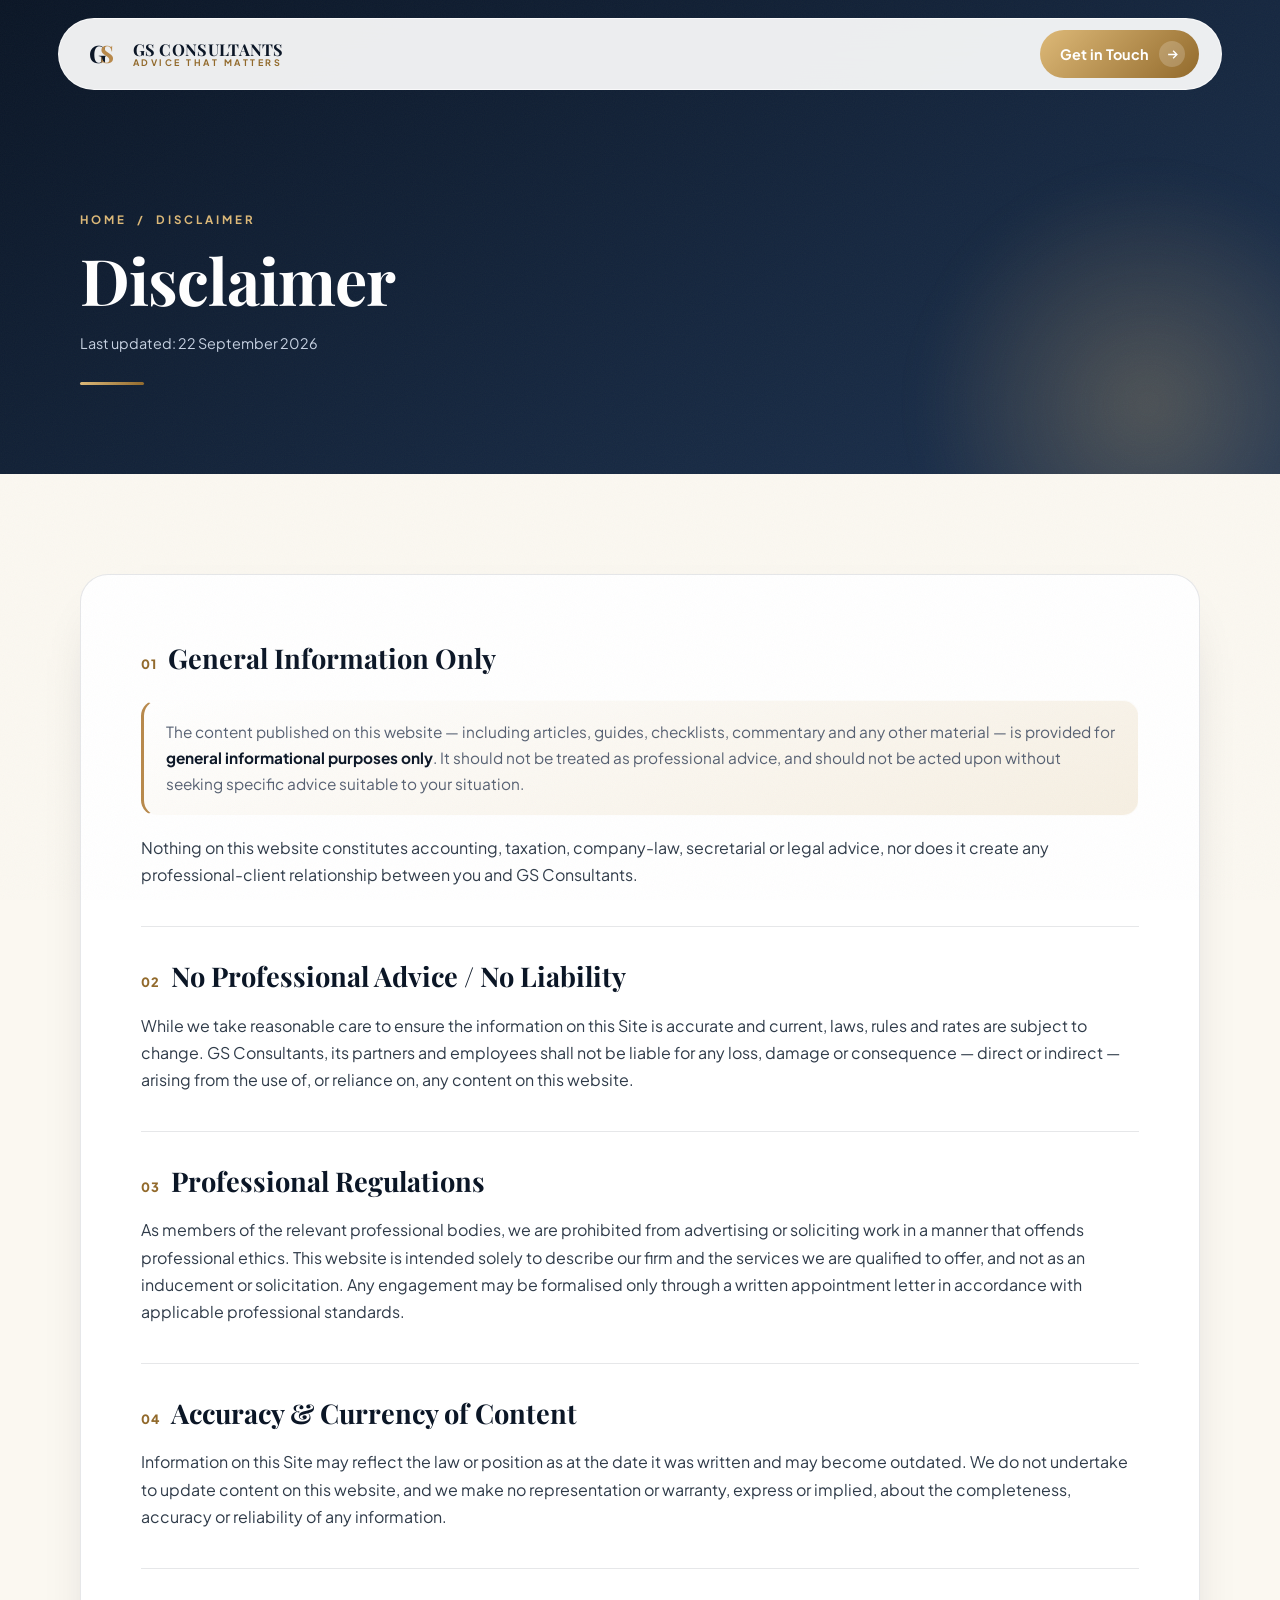
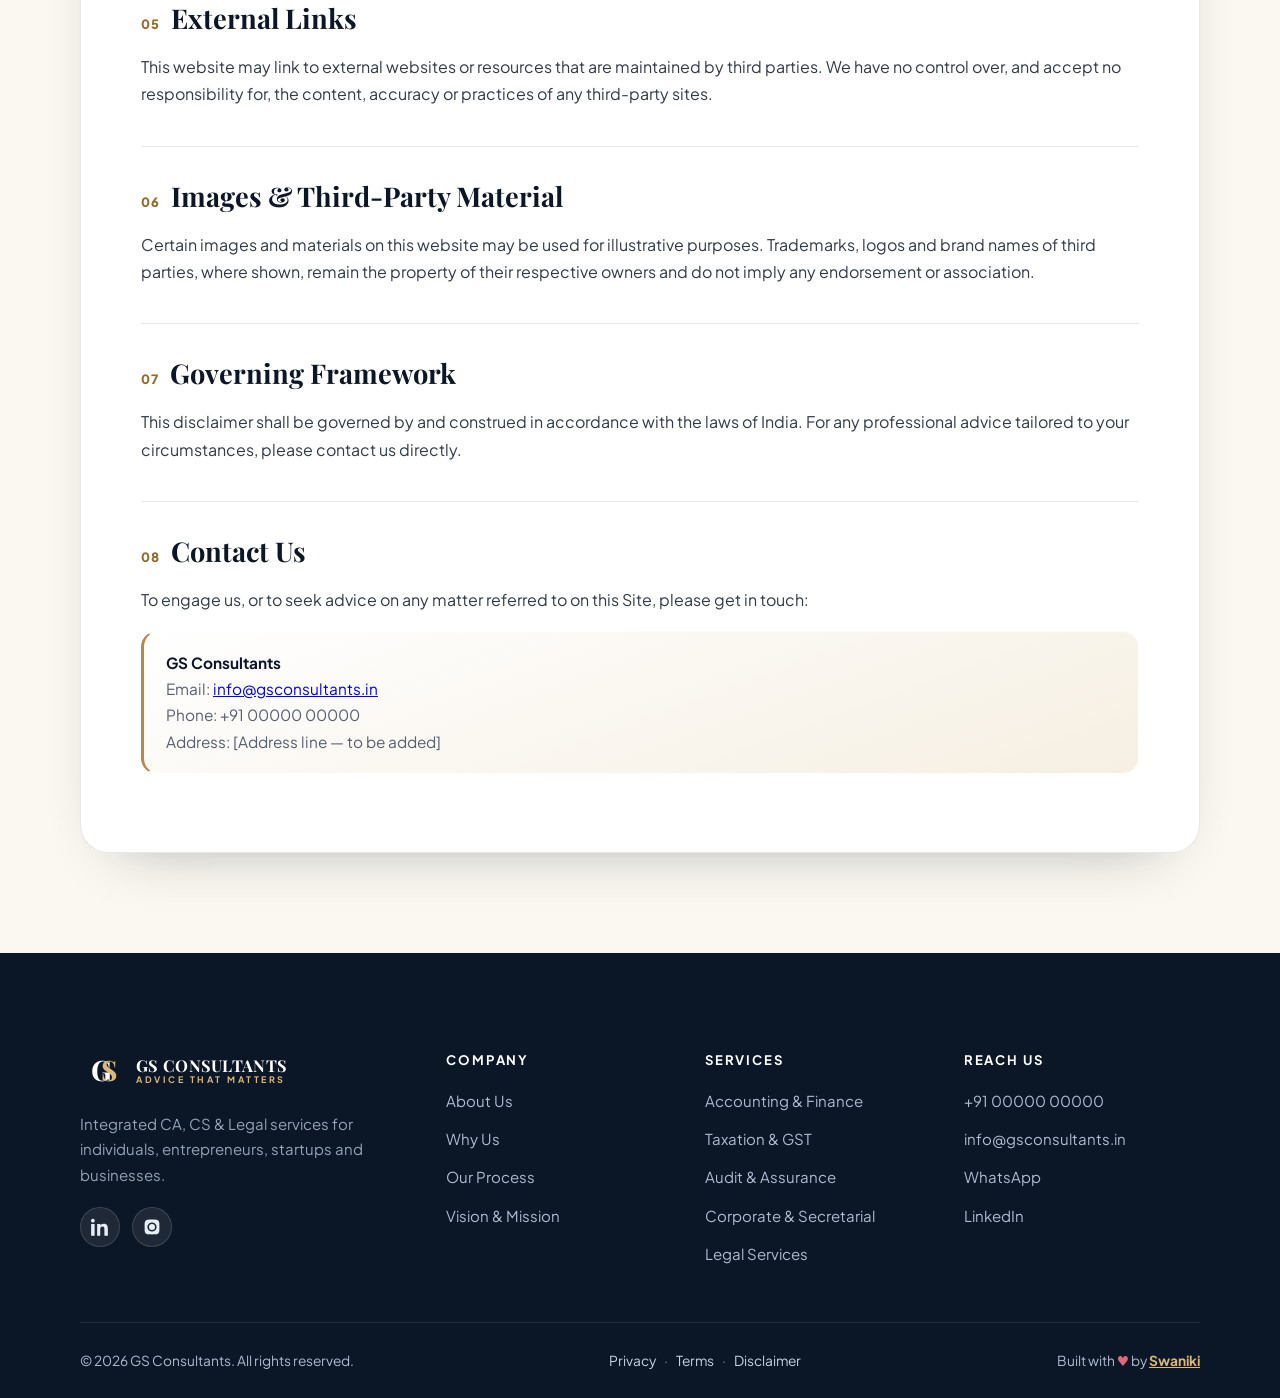
==== disclaimer.html @ 35da53ba "Add files via upload" ====
<!DOCTYPE html>
<html lang="en">
<head>
<meta charset="UTF-8" />
<meta name="viewport" content="width=device-width, initial-scale=1.0" />
<title>Disclaimer — GS Consultants</title>
<meta name="description" content="Disclaimer for the GS Consultants website — the content is for general information only and does not constitute professional advice." />
<meta name="robots" content="index, follow" />
<meta name="theme-color" content="#0B1626" />
<link rel="canonical" href="https://gsconsultants.in/disclaimer.html" />
<link rel="icon" href="data:image/svg+xml,%3Csvg xmlns='http://www.w3.org/2000/svg' viewBox='0 0 100 100'%3E%3Crect width='100' height='100' rx='22' fill='%230B1626'/%3E%3Ctext x='50' y='71' text-anchor='middle' font-family='Georgia,serif' font-size='52' font-weight='700' fill='%23DDB978'%3EGS%3C/text%3E%3C/svg%3E" />
<link rel="preconnect" href="https://fonts.googleapis.com" />
<link rel="preconnect" href="https://fonts.gstatic.com" crossorigin />
<link href="https://fonts.googleapis.com/css2?family=Playfair+Display:ital,wght@0,500;0,600;0,700;0,800;1,500;1,600&family=Plus+Jakarta+Sans:wght@400;500;600;700;800&display=swap" rel="stylesheet" />
<link rel="stylesheet" href="legal.css" />
</head>
<body>

<div class="nav-shell">
  <header class="navbar" id="navbar">
    <a href="index.html" class="brand">
      <svg class="mono" viewBox="0 0 100 100" aria-hidden="true"><text x="21" y="72" font-family="Playfair Display,serif" font-size="60" font-weight="700" fill="#0B1626">G</text><text x="47" y="72" font-family="Playfair Display,serif" font-size="60" font-weight="700" fill="#B8894B">S</text></svg>
      <span class="bt"><strong>GS CONSULTANTS</strong><span>Advice That Matters</span></span>
    </a>
    <a href="index.html#contact" class="nav-cta">Get in Touch <span class="arw"><svg viewBox="0 0 24 24"><path d="M5 12h14M13 6l6 6-6 6"/></svg></span></a>
  </header>
</div>

<section class="lhead">
  <div class="wrap">
    <div class="crumb"><a href="index.html">Home</a> &nbsp;/&nbsp; Disclaimer</div>
    <h1>Disclaimer</h1>
    <p class="updated">Last updated: 22 September 2026</p>
    <div class="rule"></div>
  </div>
</section>

<section class="legal">
  <div class="wrap">
    <div class="doc">

      <section>
        <h2><span class="n">01</span> General Information Only</h2>
        <div class="callout">The content published on this website — including articles, guides, checklists, commentary and any other material — is provided for <strong>general informational purposes only</strong>. It should not be treated as professional advice, and should not be acted upon without seeking specific advice suitable to your situation.</div>
        <p>Nothing on this website constitutes accounting, taxation, company-law, secretarial or legal advice, nor does it create any professional-client relationship between you and GS Consultants.</p>
      </section>

      <section>
        <h2><span class="n">02</span> No Professional Advice / No Liability</h2>
        <p>While we take reasonable care to ensure the information on this Site is accurate and current, laws, rules and rates are subject to change. GS Consultants, its partners and employees shall not be liable for any loss, damage or consequence — direct or indirect — arising from the use of, or reliance on, any content on this website.</p>
      </section>

      <section>
        <h2><span class="n">03</span> Professional Regulations</h2>
        <p>As members of the relevant professional bodies, we are prohibited from advertising or soliciting work in a manner that offends professional ethics. This website is intended solely to describe our firm and the services we are qualified to offer, and not as an inducement or solicitation. Any engagement may be formalised only through a written appointment letter in accordance with applicable professional standards.</p>
      </section>

      <section>
        <h2><span class="n">04</span> Accuracy &amp; Currency of Content</h2>
        <p>Information on this Site may reflect the law or position as at the date it was written and may become outdated. We do not undertake to update content on this website, and we make no representation or warranty, express or implied, about the completeness, accuracy or reliability of any information.</p>
      </section>

      <section>
        <h2><span class="n">05</span> External Links</h2>
        <p>This website may link to external websites or resources that are maintained by third parties. We have no control over, and accept no responsibility for, the content, accuracy or practices of any third-party sites.</p>
      </section>

      <section>
        <h2><span class="n">06</span> Images &amp; Third-Party Material</h2>
        <p>Certain images and materials on this website may be used for illustrative purposes. Trademarks, logos and brand names of third parties, where shown, remain the property of their respective owners and do not imply any endorsement or association.</p>
      </section>

      <section>
        <h2><span class="n">07</span> Governing Framework</h2>
        <p>This disclaimer shall be governed by and construed in accordance with the laws of India. For any professional advice tailored to your circumstances, please contact us directly.</p>
      </section>

      <section>
        <h2><span class="n">08</span> Contact Us</h2>
        <p>To engage us, or to seek advice on any matter referred to on this Site, please get in touch:</p>
        <div class="callout">
          <strong>GS Consultants</strong><br />
          Email: <a href="mailto:info@gsconsultants.in">info@gsconsultants.in</a><br />
          Phone: +91 00000 00000<br />
          Address: [Address line — to be added]
        </div>
      </section>

    </div>
  </div>
</section>

<footer>
  <div class="wrap">
    <div class="foot-grid">
      <div>
        <a href="index.html" class="brand"><svg class="fmono" viewBox="0 0 100 100" aria-hidden="true"><text x="24" y="72" font-family="Playfair Display,serif" font-size="64" font-weight="700" fill="#fff">G</text><text x="48" y="72" font-family="Playfair Display,serif" font-size="64" font-weight="700" fill="#DDB978">S</text></svg><span class="bt"><strong>GS CONSULTANTS</strong><span>Advice That Matters</span></span></a>
        <p class="fabout">Integrated CA, CS &amp; Legal services for individuals, entrepreneurs, startups and businesses.</p>
        <div class="socials">
          <a href="https://www.linkedin.com/company/gsconsultantsglobal/" aria-label="LinkedIn"><svg viewBox="0 0 24 24"><path d="M4.98 3.5C4.98 4.88 3.87 6 2.5 6S0 4.88 0 3.5 1.12 1 2.5 1s2.48 1.12 2.48 2.5zM.2 8h4.6v15.5H.2zM8.2 8h4.4v2.1h.06c.61-1.1 2.1-2.3 4.33-2.3 4.63 0 5.48 3 5.48 6.9v8.8h-4.6v-7.8c0-1.86-.03-4.25-2.6-4.25-2.6 0-3 2.02-3 4.11v7.94H8.2z"/></svg></a>
          <a href="#" aria-label="Instagram"><svg viewBox="0 0 24 24"><path d="M12 2.16c3.2 0 3.58.01 4.85.07 1.17.05 1.8.25 2.23.41.56.22.96.48 1.38.9.42.42.68.82.9 1.38.16.42.36 1.06.41 2.23.06 1.27.07 1.65.07 4.85s-.01 3.58-.07 4.85c-.05 1.17-.25 1.8-.41 2.23-.22.56-.48.96-.9 1.38-.42.42-.82.68-1.38.9-.42.16-1.06.36-2.23.41-1.27.06-1.65.07-4.85.07s-3.58-.01-4.85-.07c-1.17-.05-1.8-.25-2.23-.41a3.7 3.7 0 01-1.38-.9 3.7 3.7 0 01-.9-1.38c-.16-.42-.36-1.06-.41-2.23C2.17 15.58 2.16 15.2 2.16 12s.01-3.58.07-4.85c.05-1.17.25-1.8.41-2.23.22-.56.48-.96.9-1.38.42-.42.82-.68 1.38-.9.42-.16 1.06-.36 2.23-.41C8.42 2.17 8.8 2.16 12 2.16zm0 3.68A6.16 6.16 0 1018.16 12 6.16 6.16 0 0012 5.84zm0 10.16A4 4 0 1116 12a4 4 0 01-4 4zm6.4-10.4a1.44 1.44 0 11-1.44-1.44 1.44 1.44 0 011.44 1.44z"/></svg></a>
        </div>
      </div>
      <div><h4>Company</h4><ul><li><a href="index.html#about">About Us</a></li><li><a href="index.html#why">Why Us</a></li><li><a href="index.html#process">Our Process</a></li><li><a href="index.html#vision">Vision &amp; Mission</a></li></ul></div>
      <div><h4>Services</h4><ul><li><a href="index.html#services">Accounting &amp; Finance</a></li><li><a href="index.html#services">Taxation &amp; GST</a></li><li><a href="index.html#services">Audit &amp; Assurance</a></li><li><a href="index.html#services">Corporate &amp; Secretarial</a></li><li><a href="index.html#services">Legal Services</a></li></ul></div>
      <div><h4>Reach Us</h4><ul><li><a href="tel:+910000000000">+91 00000 00000</a></li><li><a href="mailto:info@gsconsultants.in">info@gsconsultants.in</a></li><li><a href="https://wa.me/910000000000">WhatsApp</a></li><li><a href="https://www.linkedin.com/company/gsconsultantsglobal/">LinkedIn</a></li></ul></div>
    </div>
    <div class="foot-bottom">
      <span>© 2026 GS Consultants. All rights reserved.</span>
      <span class="legal-links"><a href="privacy.html">Privacy</a> · <a href="terms.html">Terms</a> · <a href="disclaimer.html">Disclaimer</a></span>
      <span class="built">Built with <span class="heart">♥</span> by <a href="https://Swaniki.com" target="_blank" rel="noopener">Swaniki</a></span>
    </div>
  </div>
</footer>

<script>
(function(){var n=document.getElementById('navbar');var s=function(){n.classList.toggle('scrolled',window.scrollY>40)};s();window.addEventListener('scroll',s,{passive:true});})();
</script>
</body>
</html>
---- legal.css ----
/* GS Consultants — Legal pages (shared styles) */
*,*::before,*::after{box-sizing:border-box;margin:0;padding:0}
:root{
  --cream:#FBF8F1;--cream-2:#F3ECDD;--paper:#fff;
  --navy:#0B1626;--navy-2:#132339;--navy-3:#1d3250;
  --gold:#B8894B;--gold-lt:#DDB978;--gold-dk:#926A2C;
  --ink:#2f3b49;--muted:#566072;--line:rgba(11,22,38,.1);
  --serif:'Playfair Display',Georgia,serif;--sans:'Plus Jakarta Sans',system-ui,sans-serif;
  --ease:cubic-bezier(.32,.72,0,1);
  --shadow-soft:0 24px 60px -40px rgba(11,22,38,.45);
  --shadow-lift:0 40px 90px -50px rgba(11,22,38,.6);
}
html{scroll-behavior:smooth}
body{font-family:var(--sans);background:var(--cream);color:var(--ink);line-height:1.7;-webkit-font-smoothing:antialiased;overflow-x:hidden}
/* film grain */
body::after{content:"";position:fixed;inset:0;z-index:60;pointer-events:none;opacity:.035;background-image:url("data:image/svg+xml,%3Csvg xmlns='http://www.w3.org/2000/svg' width='120' height='120'%3E%3Cfilter id='n'%3E%3CfeTurbulence type='fractalNoise' baseFrequency='.9' numOctaves='2'/%3E%3C/filter%3E%3Crect width='100%25' height='100%25' filter='url(%23n)'/%3E%3C/svg%3E")}
.wrap{width:min(1120px,92%);margin:0 auto}

/* NAV */
.nav-shell{position:fixed;top:18px;left:0;right:0;z-index:100;display:flex;justify-content:center;padding:0 4.5%}
.navbar{display:flex;align-items:center;justify-content:space-between;gap:24px;width:min(1240px,100%);padding:11px 22px;border-radius:100px;background:rgba(255,255,255,.92);backdrop-filter:blur(20px);border:1px solid rgba(255,255,255,.7);box-shadow:var(--shadow-soft);transition:.5s var(--ease)}
.navbar.scrolled{background:rgba(255,255,255,.9);border-color:rgba(255,255,255,.7);box-shadow:var(--shadow-soft)}
.brand{display:flex;align-items:center;gap:12px;text-decoration:none}
.brand .mono{width:40px;height:40px;flex:none}
.brand .bt{display:flex;flex-direction:column;line-height:1.05}
.brand .bt strong{font-family:var(--serif);font-size:1.02rem;color:var(--navy);letter-spacing:.3px}
.brand .bt span{font-size:.56rem;letter-spacing:.28em;text-transform:uppercase;color:var(--gold-dk);font-weight:700}
.nav-cta{display:inline-flex;align-items:center;gap:10px;text-decoration:none;font-weight:700;font-size:.9rem;color:#fff;background:linear-gradient(135deg,var(--gold-lt),var(--gold-dk));padding:11px 14px 11px 20px;border-radius:100px;transition:transform .5s var(--ease),box-shadow .5s var(--ease)}
.nav-cta:hover{transform:translateY(-2px);box-shadow:0 16px 30px -14px rgba(146,106,44,.7)}
.nav-cta .arw{display:grid;place-items:center;width:26px;height:26px;border-radius:50%;background:rgba(255,255,255,.2)}
.nav-cta svg{width:15px;height:15px;stroke:#fff;stroke-width:2.2;fill:none}

/* LEGAL HERO */
.lhead{position:relative;background:linear-gradient(150deg,var(--navy),var(--navy-3));color:#fff;padding:clamp(140px,17vw,210px) 0 clamp(56px,7vw,92px);overflow:hidden}
.lhead::before{content:"";position:absolute;inset:auto -10% -40% auto;width:520px;height:520px;border-radius:50%;background:radial-gradient(circle,rgba(221,185,120,.28),transparent 62%);filter:blur(20px)}
.lhead .crumb{font-size:.72rem;letter-spacing:.26em;text-transform:uppercase;font-weight:700;color:var(--gold-lt)}
.lhead .crumb a{color:var(--gold-lt);text-decoration:none}
.lhead .crumb a:hover{text-decoration:underline}
.lhead h1{font-family:var(--serif);font-weight:700;font-size:clamp(2.3rem,5.4vw,4rem);line-height:1.06;letter-spacing:-1px;margin:16px 0 18px;max-width:20ch}
.lhead .updated{font-size:.9rem;color:#c7d2e2}
.lhead .rule{width:64px;height:3px;border-radius:2px;background:linear-gradient(90deg,var(--gold-lt),var(--gold-dk));margin-top:26px}

/* ARTICLE */
.legal{padding:clamp(56px,8vw,100px) 0}
.doc{background:var(--paper);border:1px solid var(--line);border-radius:28px;padding:clamp(30px,5vw,60px);box-shadow:var(--shadow-soft)}
.doc section{padding:26px 0;border-bottom:1px solid var(--line)}
.doc section:first-child{padding-top:0}
.doc section:last-child{border-bottom:0;padding-bottom:0}
.doc h2{font-family:var(--serif);color:var(--navy);font-size:clamp(1.3rem,2.4vw,1.7rem);margin-bottom:12px;display:flex;align-items:baseline;gap:12px}
.doc h2 .n{font-size:.8rem;font-family:var(--sans);font-weight:800;color:var(--gold-dk);letter-spacing:.05em}
.doc p{margin:12px 0;color:var(--ink)}
.doc p a{color:var(--gold-dk);font-weight:700;text-decoration:none;border-bottom:1px solid rgba(146,106,44,.35)}
.doc p a:hover{border-bottom-color:var(--gold-dk)}
.doc ul{margin:12px 0 4px;padding-left:22px}
.doc li{margin:8px 0}
.doc strong{color:var(--navy)}
.callout{background:linear-gradient(160deg,#fff,#f6efe2);border:1px solid rgba(255,255,255,.8);border-left:3px solid var(--gold);border-radius:16px;padding:18px 22px;margin:18px 0;color:var(--muted);font-size:.96rem}

/* FOOTER */
footer{background:var(--navy);color:#aebbd0;padding:clamp(64px,8vw,96px) 0 0;position:relative;overflow:hidden}
footer .wrap{position:relative}
.foot-grid{display:grid;grid-template-columns:1.5fr 1fr 1fr 1.1fr;gap:44px;padding-bottom:44px}
.foot-grid .fmono{width:44px;height:44px}
.foot-grid .brand .bt strong{color:#fff}
.foot-grid .brand .bt span{color:var(--gold-lt)}
.fabout{margin:18px 0 0;font-size:.94rem;color:#94a3b8;max-width:34ch}
.foot-grid h4{color:#fff;font-size:.82rem;letter-spacing:.14em;text-transform:uppercase;margin-bottom:16px}
.foot-grid ul{list-style:none}
.foot-grid li{margin:11px 0}
.foot-grid a{color:#aebbd0;text-decoration:none;font-size:.94rem;transition:color .3s var(--ease)}
.foot-grid a:hover{color:var(--gold-lt)}
.socials{display:flex;gap:12px;margin-top:20px}
.socials a{display:grid;place-items:center;width:40px;height:40px;border-radius:50%;background:rgba(255,255,255,.08);border:1px solid rgba(255,255,255,.14);transition:.4s var(--ease)}
.socials a:hover{background:var(--gold-dk);transform:translateY(-3px)}
.socials svg{width:18px;height:18px;fill:#e8eef6}
.foot-bottom{border-top:1px solid rgba(255,255,255,.1);padding:26px 0;display:flex;justify-content:space-between;flex-wrap:wrap;gap:14px;font-size:.86rem;align-items:center}
.legal-links{display:flex;gap:8px;flex-wrap:wrap;align-items:center;color:#7f8ea3}
.legal-links a{color:#c7d2e2;text-decoration:none}
.legal-links a:hover{color:var(--gold-lt);text-decoration:underline}
.built a{color:var(--gold-lt);font-weight:700}
.built a:hover{text-decoration:underline}
.built .heart{color:#e0687a;display:inline-block}

@media(max-width:900px){.foot-grid{grid-template-columns:1fr 1fr}}
@media(max-width:620px){
  .brand .bt{display:none}
  .foot-grid{grid-template-columns:1fr}
  .foot-bottom{flex-direction:column;align-items:flex-start}
}
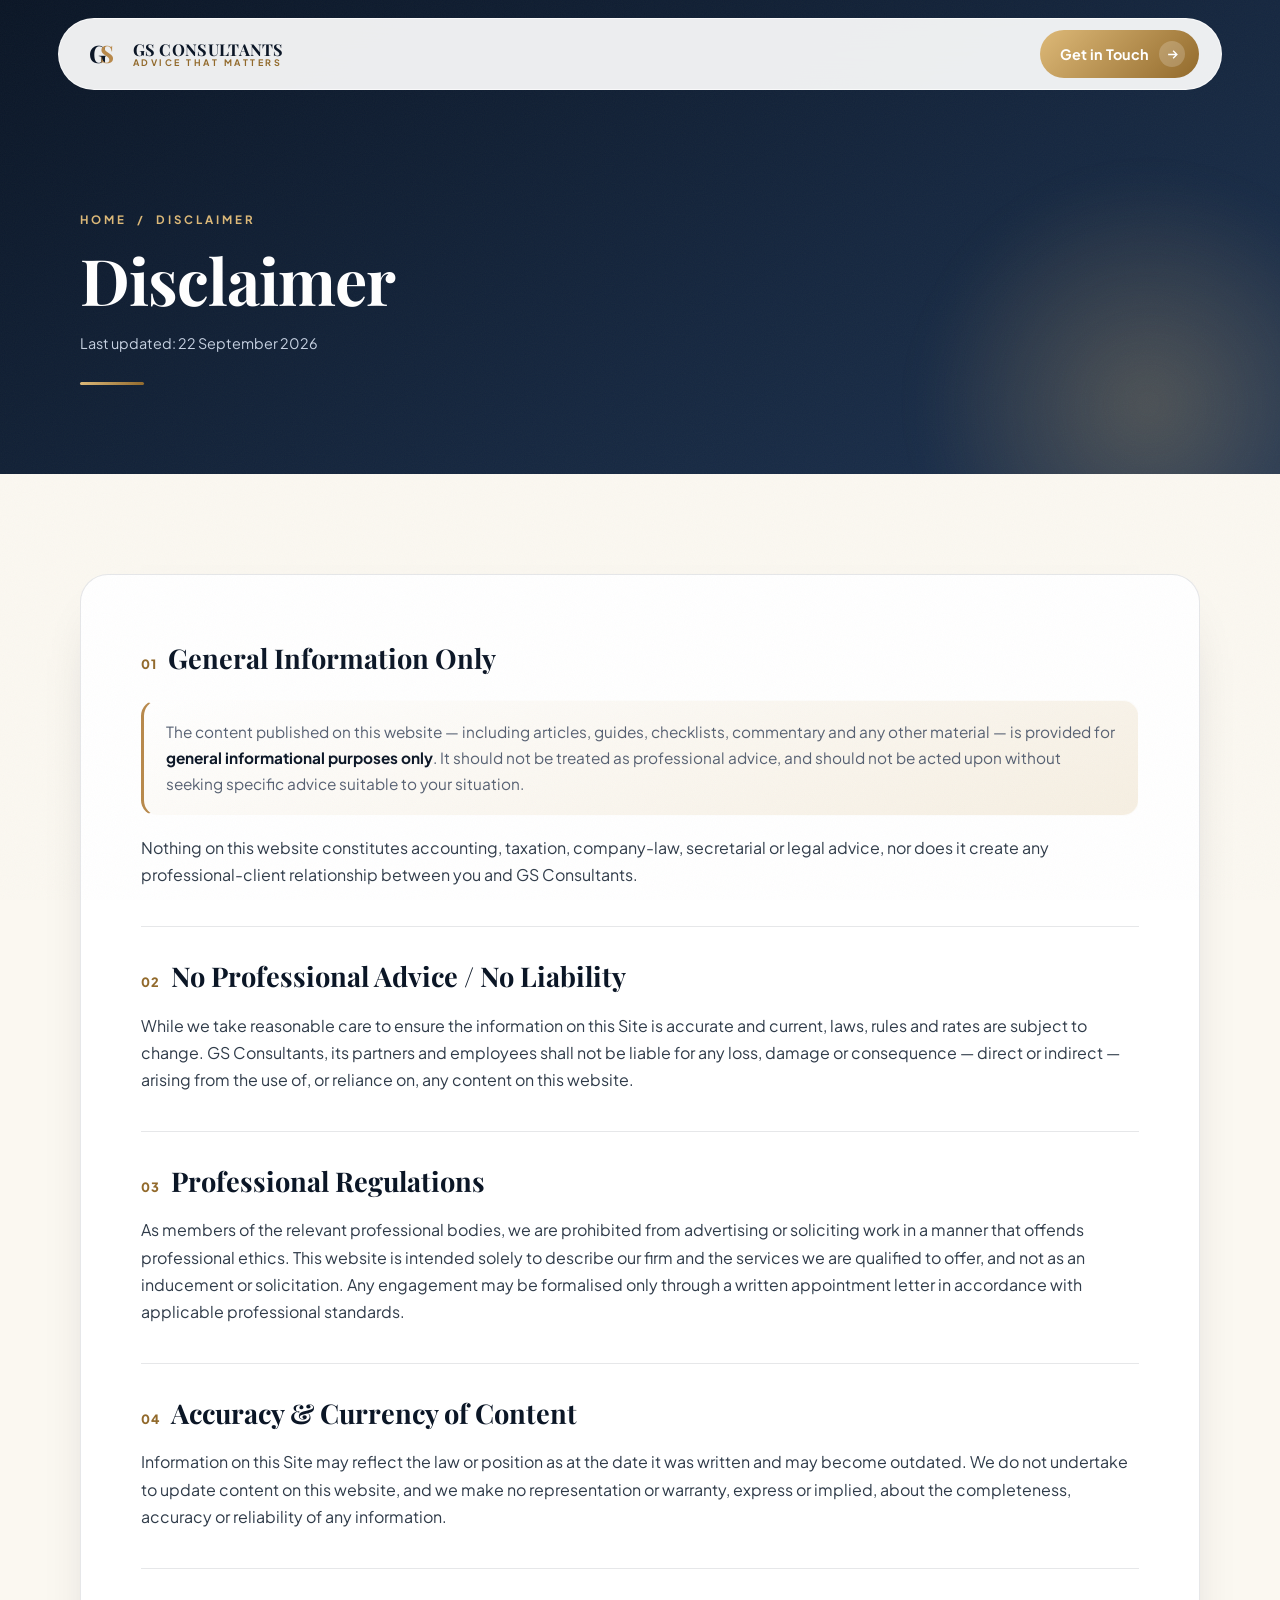
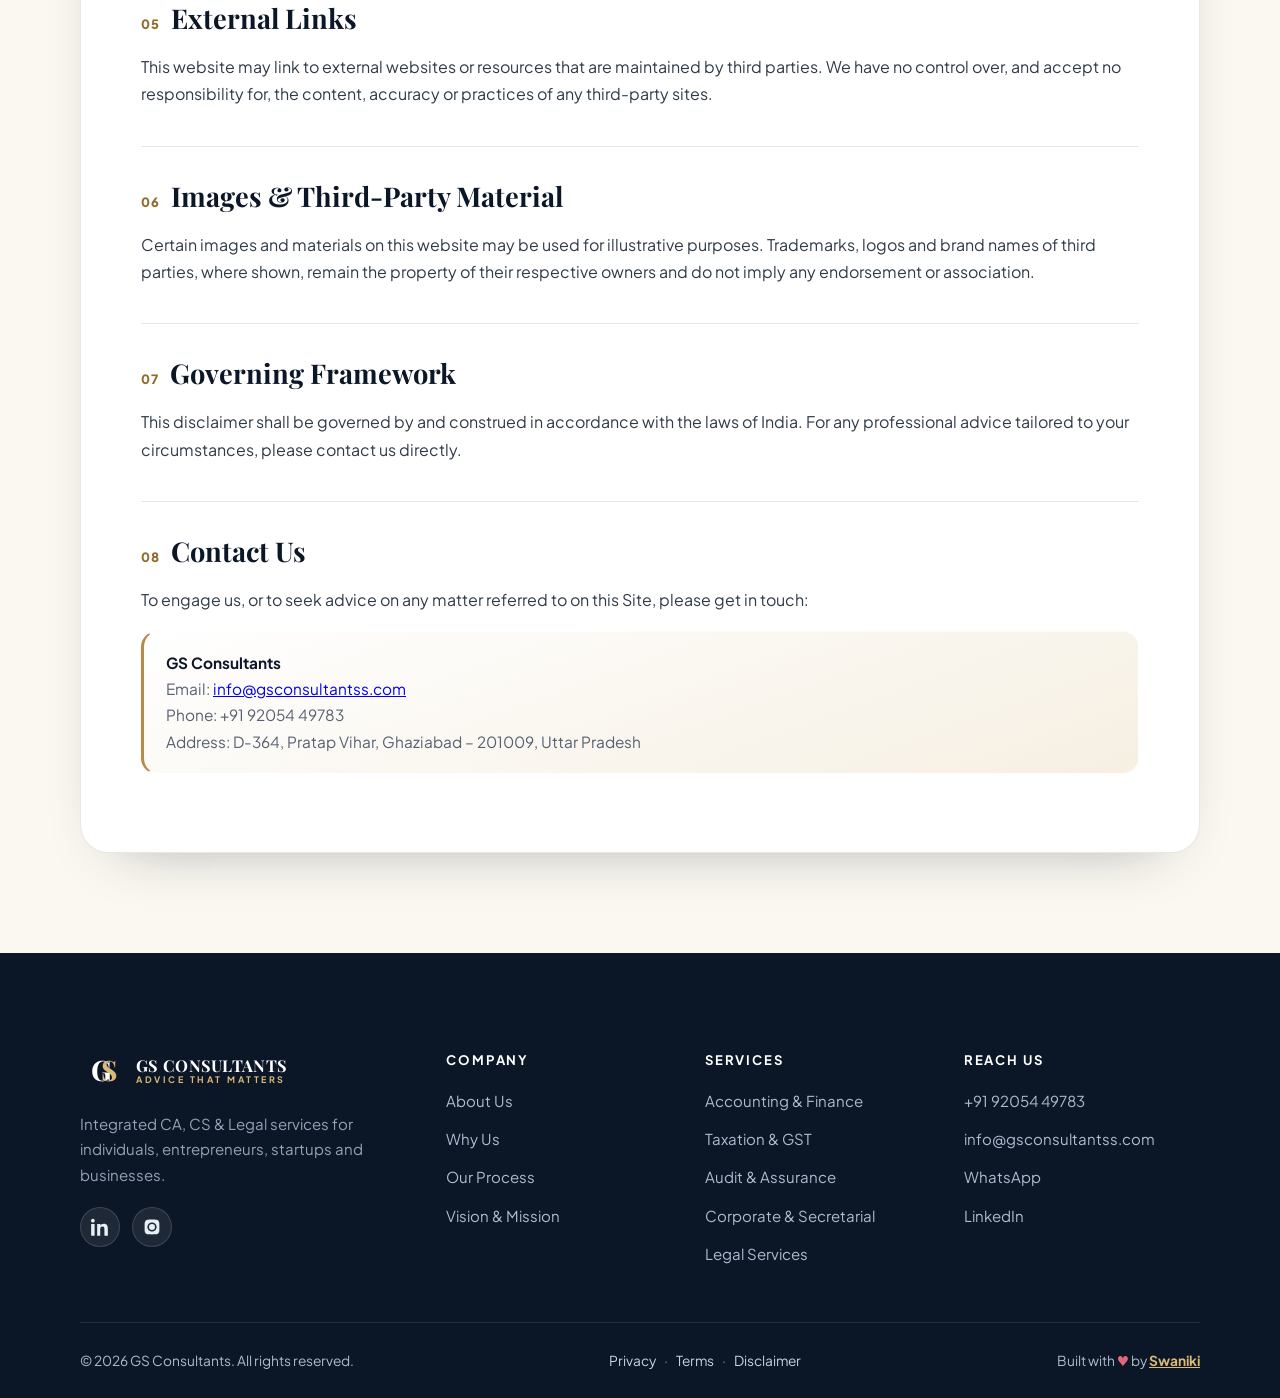
==== commit 7046f000: "Add files via upload" ====
--- a/disclaimer.html
+++ b/disclaimer.html
@@ -80,9 +80,9 @@
         <p>To engage us, or to seek advice on any matter referred to on this Site, please get in touch:</p>
         <div class="callout">
           <strong>GS Consultants</strong><br />
-          Email: <a href="mailto:info@gsconsultants.in">info@gsconsultants.in</a><br />
-          Phone: +91 00000 00000<br />
-          Address: [Address line — to be added]
+          Email: <a href="mailto:info@gsconsultantss.com">info@gsconsultantss.com</a><br />
+          Phone: +91 92054 49783<br />
+          Address: D-364, Pratap Vihar, Ghaziabad – 201009, Uttar Pradesh
         </div>
       </section>
 
@@ -97,13 +97,13 @@
         <a href="index.html" class="brand"><svg class="fmono" viewBox="0 0 100 100" aria-hidden="true"><text x="24" y="72" font-family="Playfair Display,serif" font-size="64" font-weight="700" fill="#fff">G</text><text x="48" y="72" font-family="Playfair Display,serif" font-size="64" font-weight="700" fill="#DDB978">S</text></svg><span class="bt"><strong>GS CONSULTANTS</strong><span>Advice That Matters</span></span></a>
         <p class="fabout">Integrated CA, CS &amp; Legal services for individuals, entrepreneurs, startups and businesses.</p>
         <div class="socials">
-          <a href="https://www.linkedin.com/company/gsconsultantsglobal/" aria-label="LinkedIn"><svg viewBox="0 0 24 24"><path d="M4.98 3.5C4.98 4.88 3.87 6 2.5 6S0 4.88 0 3.5 1.12 1 2.5 1s2.48 1.12 2.48 2.5zM.2 8h4.6v15.5H.2zM8.2 8h4.4v2.1h.06c.61-1.1 2.1-2.3 4.33-2.3 4.63 0 5.48 3 5.48 6.9v8.8h-4.6v-7.8c0-1.86-.03-4.25-2.6-4.25-2.6 0-3 2.02-3 4.11v7.94H8.2z"/></svg></a>
+          <a href="https://www.linkedin.com/company/109884769/" aria-label="LinkedIn"><svg viewBox="0 0 24 24"><path d="M4.98 3.5C4.98 4.88 3.87 6 2.5 6S0 4.88 0 3.5 1.12 1 2.5 1s2.48 1.12 2.48 2.5zM.2 8h4.6v15.5H.2zM8.2 8h4.4v2.1h.06c.61-1.1 2.1-2.3 4.33-2.3 4.63 0 5.48 3 5.48 6.9v8.8h-4.6v-7.8c0-1.86-.03-4.25-2.6-4.25-2.6 0-3 2.02-3 4.11v7.94H8.2z"/></svg></a>
           <a href="#" aria-label="Instagram"><svg viewBox="0 0 24 24"><path d="M12 2.16c3.2 0 3.58.01 4.85.07 1.17.05 1.8.25 2.23.41.56.22.96.48 1.38.9.42.42.68.82.9 1.38.16.42.36 1.06.41 2.23.06 1.27.07 1.65.07 4.85s-.01 3.58-.07 4.85c-.05 1.17-.25 1.8-.41 2.23-.22.56-.48.96-.9 1.38-.42.42-.82.68-1.38.9-.42.16-1.06.36-2.23.41-1.27.06-1.65.07-4.85.07s-3.58-.01-4.85-.07c-1.17-.05-1.8-.25-2.23-.41a3.7 3.7 0 01-1.38-.9 3.7 3.7 0 01-.9-1.38c-.16-.42-.36-1.06-.41-2.23C2.17 15.58 2.16 15.2 2.16 12s.01-3.58.07-4.85c.05-1.17.25-1.8.41-2.23.22-.56.48-.96.9-1.38.42-.42.82-.68 1.38-.9.42-.16 1.06-.36 2.23-.41C8.42 2.17 8.8 2.16 12 2.16zm0 3.68A6.16 6.16 0 1018.16 12 6.16 6.16 0 0012 5.84zm0 10.16A4 4 0 1116 12a4 4 0 01-4 4zm6.4-10.4a1.44 1.44 0 11-1.44-1.44 1.44 1.44 0 011.44 1.44z"/></svg></a>
         </div>
       </div>
       <div><h4>Company</h4><ul><li><a href="index.html#about">About Us</a></li><li><a href="index.html#why">Why Us</a></li><li><a href="index.html#process">Our Process</a></li><li><a href="index.html#vision">Vision &amp; Mission</a></li></ul></div>
       <div><h4>Services</h4><ul><li><a href="index.html#services">Accounting &amp; Finance</a></li><li><a href="index.html#services">Taxation &amp; GST</a></li><li><a href="index.html#services">Audit &amp; Assurance</a></li><li><a href="index.html#services">Corporate &amp; Secretarial</a></li><li><a href="index.html#services">Legal Services</a></li></ul></div>
-      <div><h4>Reach Us</h4><ul><li><a href="tel:+910000000000">+91 00000 00000</a></li><li><a href="mailto:info@gsconsultants.in">info@gsconsultants.in</a></li><li><a href="https://wa.me/910000000000">WhatsApp</a></li><li><a href="https://www.linkedin.com/company/gsconsultantsglobal/">LinkedIn</a></li></ul></div>
+      <div><h4>Reach Us</h4><ul><li><a href="tel:+919205449783">+91 92054 49783</a></li><li><a href="mailto:info@gsconsultantss.com">info@gsconsultantss.com</a></li><li><a href="https://wa.me/919205449783">WhatsApp</a></li><li><a href="https://www.linkedin.com/company/109884769/">LinkedIn</a></li></ul></div>
     </div>
     <div class="foot-bottom">
       <span>© 2026 GS Consultants. All rights reserved.</span>
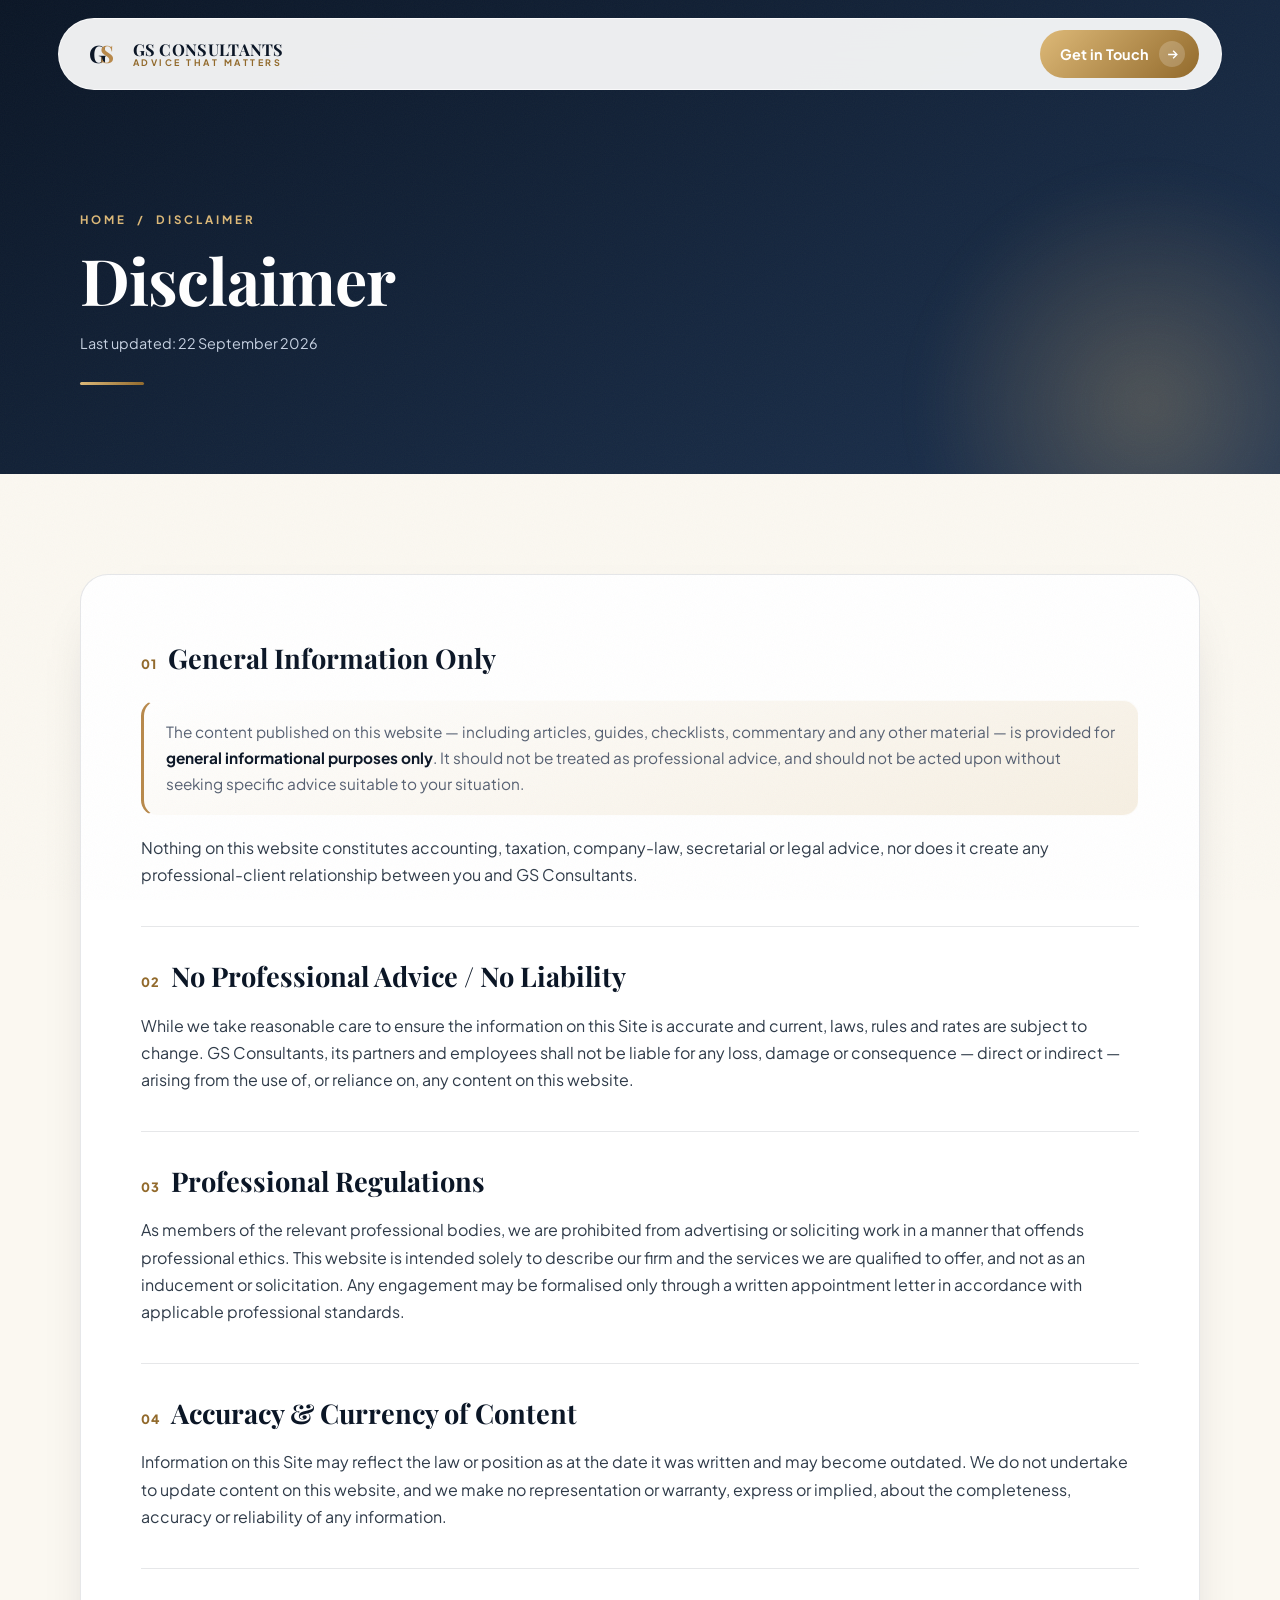
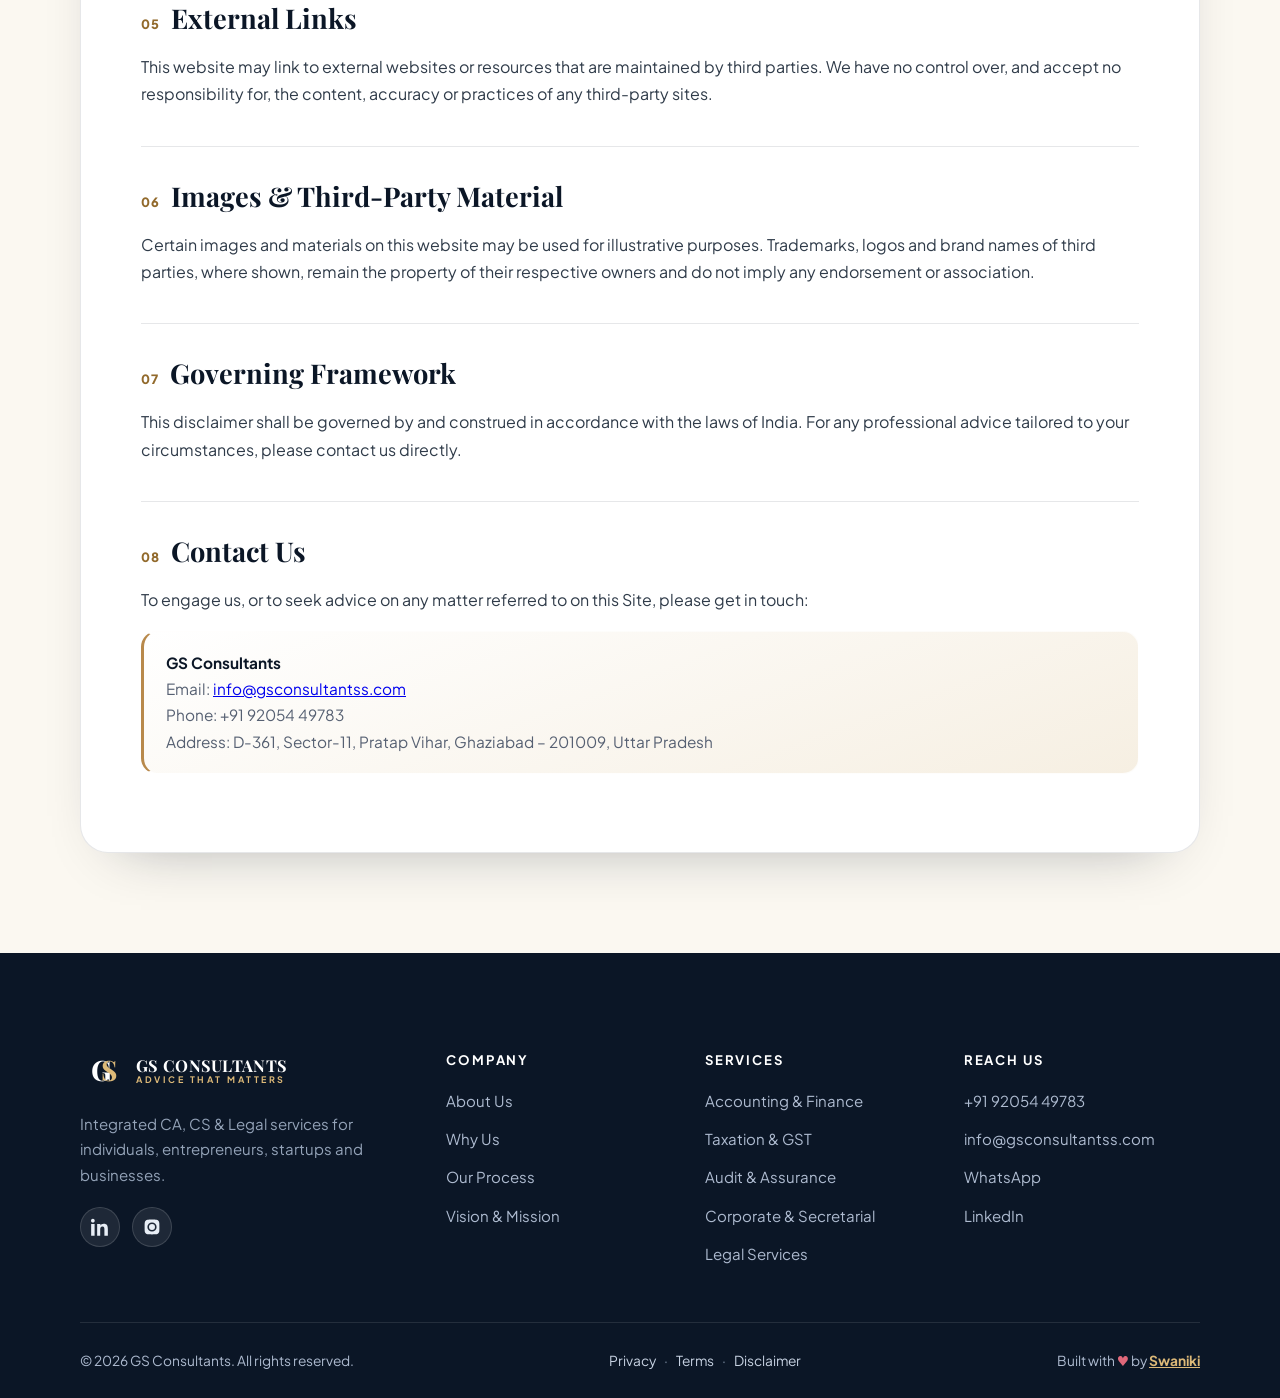
==== commit 4719f510: "Update address to D-361 Sector-11, new Google Maps link, add Others enquiry option, replace trademar" ====
--- a/disclaimer.html
+++ b/disclaimer.html
@@ -82,7 +82,7 @@
           <strong>GS Consultants</strong><br />
           Email: <a href="mailto:info@gsconsultantss.com">info@gsconsultantss.com</a><br />
           Phone: +91 92054 49783<br />
-          Address: D-364, Pratap Vihar, Ghaziabad – 201009, Uttar Pradesh
+          Address: D-361, Sector-11, Pratap Vihar, Ghaziabad – 201009, Uttar Pradesh
         </div>
       </section>
 
